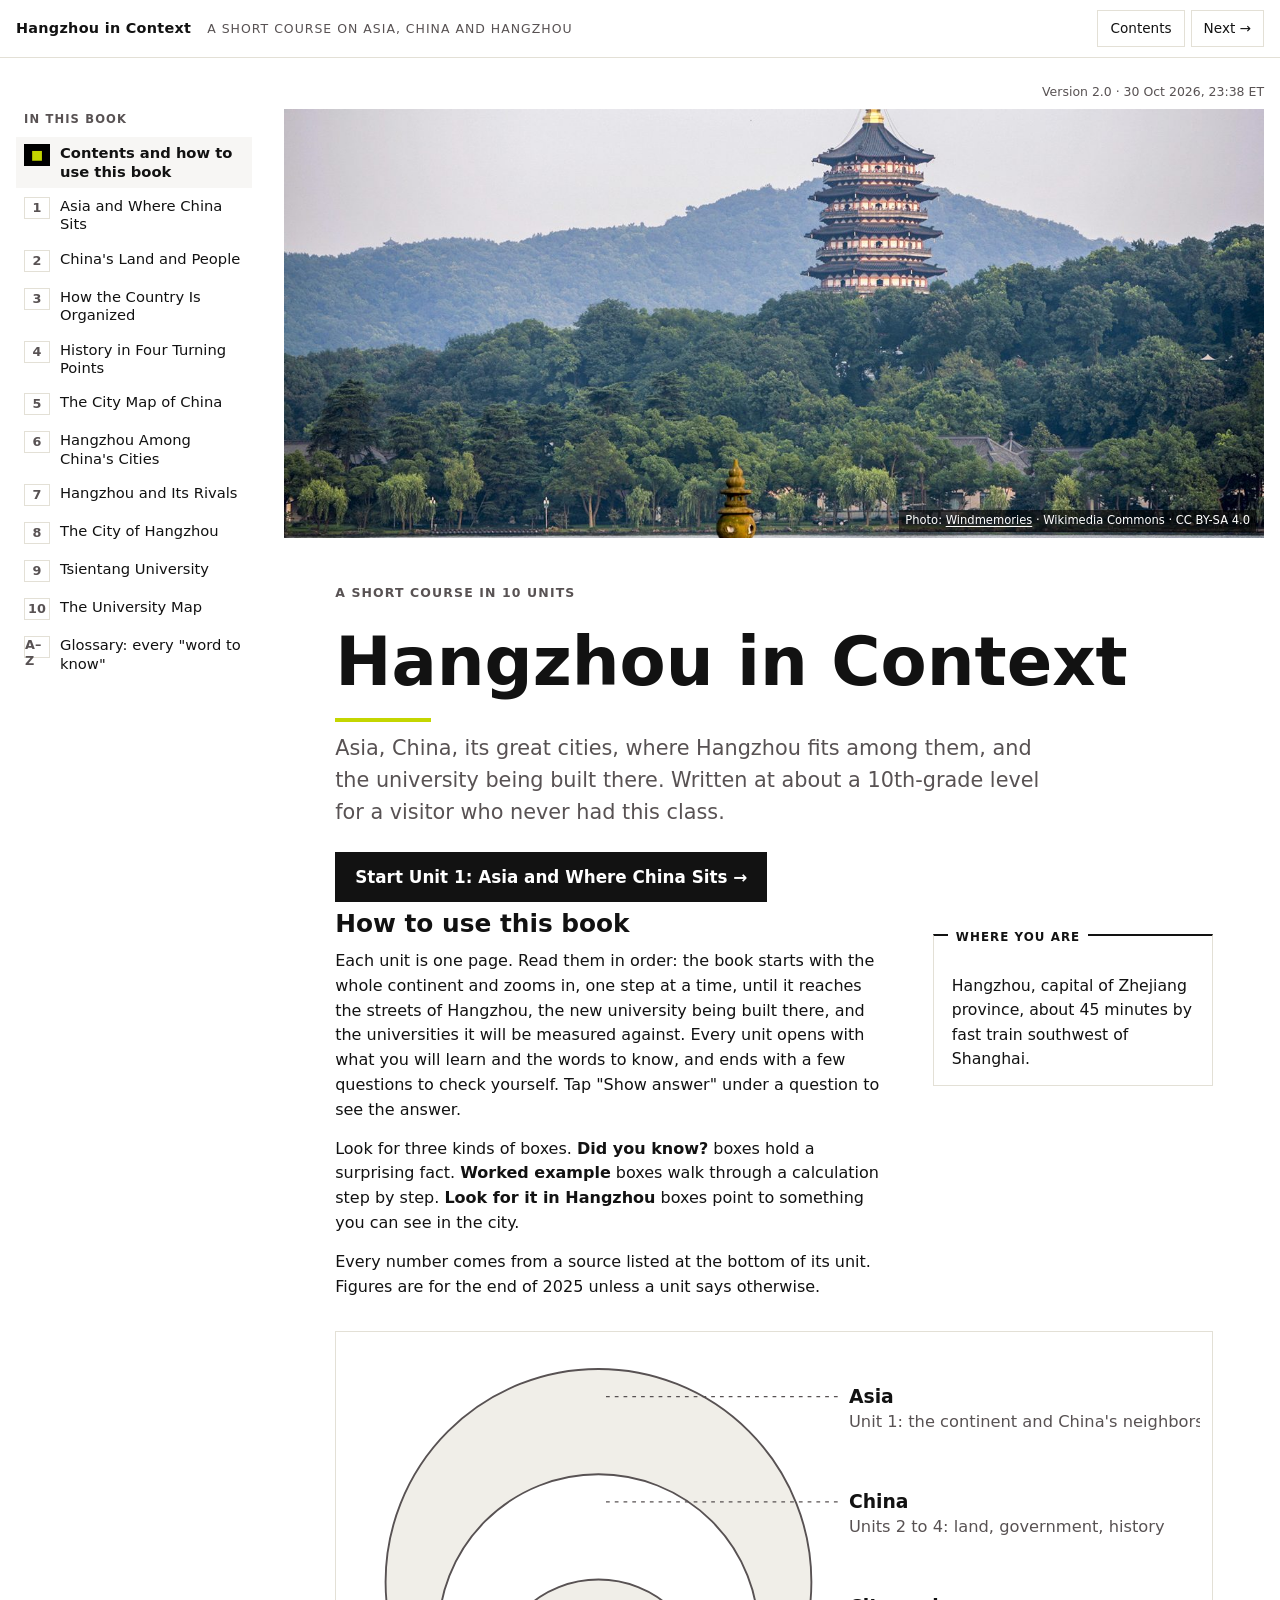
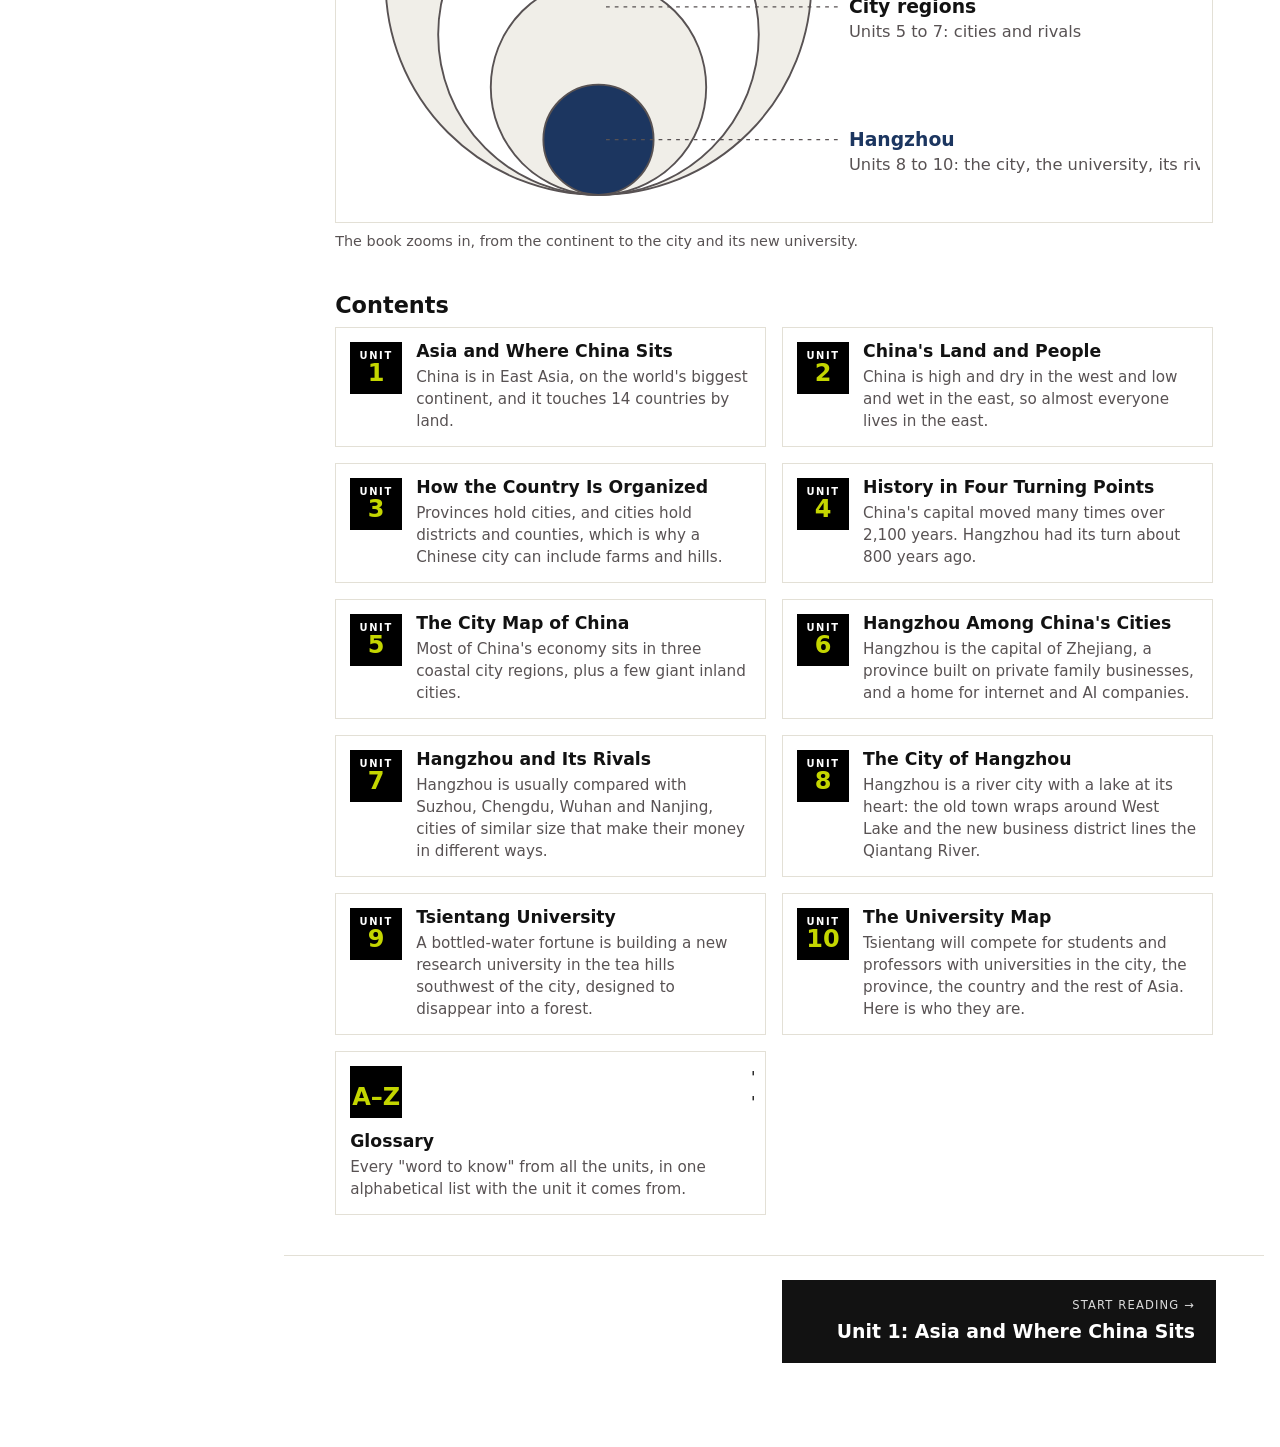
==== hangzhou/index.html @ bac3a908 "Hangzhou in Context v2.0: Units 9 and 10 (Tsientang University, the university map), BH styling Co-A" ====
<!doctype html>
<html lang="en"><head><meta charset="utf-8"><meta name="viewport" content="width=device-width, initial-scale=1, viewport-fit=cover"><title>Hangzhou in Context</title><meta name="claude:viewport-fit-sides" content="cover"><meta name="robots" content="noindex, nofollow"><link rel="stylesheet" href="style.css"></head><body>
<header class="runhead"><div class="runhead-in"><button class="navtoggle" type="button" aria-expanded="false" aria-label="Show units and sections"><span aria-hidden="true">&#9776;</span> Units</button><a class="book" href="index.html">Hangzhou in Context</a><span class="where">A short course on Asia, China and Hangzhou</span><nav class="pager" aria-label="Previous and next"><a href="index.html">Contents</a><a href="unit1.html" aria-label="Next unit">Next &rarr;</a></nav></div></header>
<div class="desk"><p class="stamp">Version 2.0 · 30 Oct 2026, 23:38 ET</p>
<div class="frame">
<nav class="rail" aria-label="Units and sections"><p class="r-head">In this book</p><ol class="r-units"><li class="on"><a class="r-unit" href="index.html" aria-current="page"><b>&#9632;</b><span>Contents and how to use this book</span></a></li><li class=""><a class="r-unit" href="unit1.html"><b>1</b><span>Asia and Where China Sits</span></a></li><li class=""><a class="r-unit" href="unit2.html"><b>2</b><span>China&#x27;s Land and People</span></a></li><li class=""><a class="r-unit" href="unit3.html"><b>3</b><span>How the Country Is Organized</span></a></li><li class=""><a class="r-unit" href="unit4.html"><b>4</b><span>History in Four Turning Points</span></a></li><li class=""><a class="r-unit" href="unit5.html"><b>5</b><span>The City Map of China</span></a></li><li class=""><a class="r-unit" href="unit6.html"><b>6</b><span>Hangzhou Among China&#x27;s Cities</span></a></li><li class=""><a class="r-unit" href="unit7.html"><b>7</b><span>Hangzhou and Its Rivals</span></a></li><li class=""><a class="r-unit" href="unit8.html"><b>8</b><span>The City of Hangzhou</span></a></li><li class=""><a class="r-unit" href="unit9.html"><b>9</b><span>Tsientang University</span></a></li><li class=""><a class="r-unit" href="unit10.html"><b>10</b><span>The University Map</span></a></li><li class=""><a class="r-unit" href="glossary.html"><b>A&#8211;Z</b><span>Glossary: every "word to know"</span></a></li></ol></nav>
<article class="sheet">
<div class="cover-photo opener-photo"><img src="img/cover.jpg" alt="West Lake, Hangzhou" width="1400" height="612" style="object-position:50% 70%"><span class="credit">Photo: <a href="https://commons.wikimedia.org/wiki/File:20100719_Leifeng_Pagoda_and_West_Lake.jpg">Windmemories</a> · Wikimedia Commons · CC BY-SA 4.0</span></div>
<div class="cover-title"><p class="eyebrow">A short course in 10 units</p><h1>Hangzhou in Context</h1>
<p class="sub">Asia, China, its great cities, where Hangzhou fits among them, and the university being built there. Written at about a 10th-grade level for a visitor who never had this class.</p>
<p class="start"><a class="btn" href="unit1.html">Start Unit 1: Asia and Where China Sits &rarr;</a></p></div>
<section class="sec howto">
<div class="main">
<h2>How to use this book</h2>
<p>Each unit is one page. Read them in order: the book starts with the whole continent and zooms in, one step at a time, until it reaches the streets of Hangzhou, the new university being built there, and the universities it will be measured against. Every unit opens with what you will learn and the words to know, and ends with a few questions to check yourself. Tap "Show answer" under a question to see the answer.</p>
<p>Look for three kinds of boxes. <span class="term">Did you know?</span> boxes hold a surprising fact. <span class="term">Worked example</span> boxes walk through a calculation step by step. <span class="term">Look for it in Hangzhou</span> boxes point to something you can see in the city.</p>
<p>Every number comes from a source listed at the bottom of its unit. Figures are for the end of 2025 unless a unit says otherwise.</p>
</div>
<aside class="margin">
<div class="box hz"><span class="label">Where you are</span><p>Hangzhou, capital of Zhejiang province, about 45 minutes by fast train southwest of Shanghai.</p></div>
</aside>
</section>
<div class="zoom"><figure class="fig diagram"><div class="drawing wide"><svg viewBox="0 0 680 372" role="img" aria-label="The book zooms in: Asia, then China, then its city regions, then Hangzhou" xmlns="http://www.w3.org/2000/svg"><circle cx="200" cy="190" r="170" class="f-tint s-muted" stroke-width="1.5"/><circle cx="200" cy="232" r="128" class="f-page s-muted" stroke-width="1.5"/><circle cx="200" cy="274" r="86" class="f-tint s-muted" stroke-width="1.5"/><circle cx="200" cy="316" r="44" class="f-accent s-muted" stroke-width="1.5"/><line x1="206" x2="392" y1="42" y2="42" class="s-muted" stroke-width="1" stroke-dasharray="3 4"/><text x="400.0" y="47.0" text-anchor="start" font-size="15" font-weight="800">Asia</text><text x="400.0" y="66.0" text-anchor="start" font-size="13" font-weight="400" class="t-muted">Unit 1: the continent and China&#x27;s neighbors</text><line x1="206" x2="392" y1="126" y2="126" class="s-muted" stroke-width="1" stroke-dasharray="3 4"/><text x="400.0" y="131.0" text-anchor="start" font-size="15" font-weight="800">China</text><text x="400.0" y="150.0" text-anchor="start" font-size="13" font-weight="400" class="t-muted">Units 2 to 4: land, government, history</text><line x1="206" x2="392" y1="210" y2="210" class="s-muted" stroke-width="1" stroke-dasharray="3 4"/><text x="400.0" y="215.0" text-anchor="start" font-size="15" font-weight="800">City regions</text><text x="400.0" y="234.0" text-anchor="start" font-size="13" font-weight="400" class="t-muted">Units 5 to 7: cities and rivals</text><line x1="206" x2="392" y1="316" y2="316" class="s-muted" stroke-width="1" stroke-dasharray="3 4"/><text x="400.0" y="321.0" text-anchor="start" font-size="15" font-weight="800" class="t-accent">Hangzhou</text><text x="400.0" y="340.0" text-anchor="start" font-size="13" font-weight="400" class="t-muted">Units 8 to 10: the city, the university, its rivals</text></svg></div><div class="drawing narrow"><svg viewBox="0 0 340 490" role="img" aria-label="The book zooms in: Asia, then China, then its city regions, then Hangzhou" xmlns="http://www.w3.org/2000/svg"><circle cx="170" cy="170" r="130" class="f-tint s-muted" stroke-width="1.5"/><circle cx="170" cy="202" r="98" class="f-page s-muted" stroke-width="1.5"/><circle cx="170" cy="234" r="66" class="f-tint s-muted" stroke-width="1.5"/><circle cx="170" cy="266" r="34" class="f-accent s-muted" stroke-width="1.5"/><text x="170.0" y="62.0" text-anchor="middle" font-size="12.5" font-weight="800">ASIA</text><text x="170.0" y="126.0" text-anchor="middle" font-size="12.5" font-weight="800">CHINA</text><text x="170.0" y="190.0" text-anchor="middle" font-size="11" font-weight="800">CITY REGIONS</text><text x="170.0" y="270.0" text-anchor="middle" font-size="11" font-weight="800" class="t-on">HANGZHOU</text><text x="0.0" y="334.0" text-anchor="start" font-size="14" font-weight="800">Asia</text><text x="0.0" y="350.0" text-anchor="start" font-size="12.5" font-weight="400" class="t-muted">Unit 1: the continent, China&#x27;s neighbors</text><text x="0.0" y="372.0" text-anchor="start" font-size="14" font-weight="800">China</text><text x="0.0" y="388.0" text-anchor="start" font-size="12.5" font-weight="400" class="t-muted">Units 2 to 4: land, government, history</text><text x="0.0" y="410.0" text-anchor="start" font-size="14" font-weight="800">City regions</text><text x="0.0" y="426.0" text-anchor="start" font-size="12.5" font-weight="400" class="t-muted">Units 5 to 7: cities and rivals</text><text x="0.0" y="448.0" text-anchor="start" font-size="14" font-weight="800" class="t-accent">Hangzhou</text><text x="0.0" y="464.0" text-anchor="start" font-size="12.5" font-weight="400" class="t-muted">Units 8 to 10: city and university</text></svg></div><figcaption>The book zooms in, from the continent to the city and its new university.</figcaption></figure></div>

<h2 class="toc-head">Contents</h2>
<ol class="toc"><li><a href="unit1.html"><div class="seal" aria-hidden="true"><div><small>UNIT</small><b>1</b></div></div><div><h3>Asia and Where China Sits</h3><p>China is in East Asia, on the world&#x27;s biggest continent, and it touches 14 countries by land.</p></div></a></li><li><a href="unit2.html"><div class="seal" aria-hidden="true"><div><small>UNIT</small><b>2</b></div></div><div><h3>China&#x27;s Land and People</h3><p>China is high and dry in the west and low and wet in the east, so almost everyone lives in the east.</p></div></a></li><li><a href="unit3.html"><div class="seal" aria-hidden="true"><div><small>UNIT</small><b>3</b></div></div><div><h3>How the Country Is Organized</h3><p>Provinces hold cities, and cities hold districts and counties, which is why a Chinese city can include farms and hills.</p></div></a></li><li><a href="unit4.html"><div class="seal" aria-hidden="true"><div><small>UNIT</small><b>4</b></div></div><div><h3>History in Four Turning Points</h3><p>China&#x27;s capital moved many times over 2,100 years. Hangzhou had its turn about 800 years ago.</p></div></a></li><li><a href="unit5.html"><div class="seal" aria-hidden="true"><div><small>UNIT</small><b>5</b></div></div><div><h3>The City Map of China</h3><p>Most of China&#x27;s economy sits in three coastal city regions, plus a few giant inland cities.</p></div></a></li><li><a href="unit6.html"><div class="seal" aria-hidden="true"><div><small>UNIT</small><b>6</b></div></div><div><h3>Hangzhou Among China&#x27;s Cities</h3><p>Hangzhou is the capital of Zhejiang, a province built on private family businesses, and a home for internet and AI companies.</p></div></a></li><li><a href="unit7.html"><div class="seal" aria-hidden="true"><div><small>UNIT</small><b>7</b></div></div><div><h3>Hangzhou and Its Rivals</h3><p>Hangzhou is usually compared with Suzhou, Chengdu, Wuhan and Nanjing, cities of similar size that make their money in different ways.</p></div></a></li><li><a href="unit8.html"><div class="seal" aria-hidden="true"><div><small>UNIT</small><b>8</b></div></div><div><h3>The City of Hangzhou</h3><p>Hangzhou is a river city with a lake at its heart: the old town wraps around West Lake and the new business district lines the Qiantang River.</p></div></a></li><li><a href="unit9.html"><div class="seal" aria-hidden="true"><div><small>UNIT</small><b>9</b></div></div><div><h3>Tsientang University</h3><p>A bottled-water fortune is building a new research university in the tea hills southwest of the city, designed to disappear into a forest.</p></div></a></li><li><a href="unit10.html"><div class="seal" aria-hidden="true"><div><small>UNIT</small><b>10</b></div></div><div><h3>The University Map</h3><p>Tsientang will compete for students and professors with universities in the city, the province, the country and the rest of Asia. Here is who they are.</p></div></a></li><li><a href="glossary.html"><div class="seal" aria-hidden="true"><div><small>&nbsp;</small><b>A&#8211;Z</b></div></div>'
'<div><h3>Glossary</h3><p>Every "word to know" from all the units, in one alphabetical list with the unit it comes from.</p></div></a></li></ol>
<nav class="turn" aria-label="Turn the page"><a class="next" href="unit1.html"><small>Start reading &rarr;</small><b>Unit 1: Asia and Where China Sits</b></a></nav>
</article></div></div>
<script src="app.js"></script>
</body></html>
---- hangzhou/style.css ----
/* Hangzhou in Context, styled to the Buro Happold US Lighting design system:
   black and white first, one lime accent per page, Segoe UI, square corners, no shadows. */
@font-face { font-family: "Segoe UI BH"; src: local("Segoe UI"), url("fonts/segoeui.ttf") format("truetype"); font-weight: 400; font-style: normal; font-display: swap; }
@font-face { font-family: "Segoe UI BH"; src: local("Segoe UI Italic"), url("fonts/segoeuii.ttf") format("truetype"); font-weight: 400; font-style: italic; font-display: swap; }
@font-face { font-family: "Segoe UI BH"; src: local("Segoe UI Semibold"), url("fonts/seguisb.ttf") format("truetype"); font-weight: 600; font-style: normal; font-display: swap; }
@font-face { font-family: "Segoe UI BH"; src: local("Segoe UI Bold"), url("fonts/segoeuib.ttf") format("truetype"); font-weight: 700; font-style: normal; font-display: swap; }
@font-face { font-family: "BH Brandon Text"; src: url("fonts/BH_BrandonTxt_light.otf") format("opentype"); font-weight: 100 400; font-display: swap; }
@font-face { font-family: "BH Brandon Text"; src: url("fonts/BH_BrandonTxt_med.otf") format("opentype"); font-weight: 500 700; font-display: swap; }
@font-face { font-family: "BH Brandon Text"; src: url("fonts/BH_BrandonTxt_blk.otf") format("opentype"); font-weight: 800 900; font-display: swap; }
:root {
  --desk: #ffffff;
  --page: #ffffff;
  --ink: #121212;
  --ink-2: #585253;
  --rule: #e3e0d6;
  --rule-strong: #000000;
  --panel: #f7f6f4;
  --panel-strong: #f0eee8;
  --lime: #c4d600;
  --celadon: #000000;        /* primary fills and strokes: black */
  --celadon-ink: #000000;    /* links and terms: black */
  --celadon-tint: #f7f6f4;   /* tinted panels: pale grey */
  --seal: #000000;
  --seal-tint: #f7f6f4;
  --ochre: #585253;
  --ochre-tint: #f7f6f4;
  --series-1: #1c3660;       /* BH Dark palette, for charts and maps */
  --series-2: #006da8;
  --series-3: #585253;
  --series-4: #5d822d;
  --series-5: #d06a13;
  --series-6: #bc204b;
  --bar: #e3e0d6;
  --bar-2: #bfb9b4;
  --shadow: none;
  --serif: "Segoe UI BH", "Segoe UI", system-ui, -apple-system, sans-serif;
  --sans: "Segoe UI BH", "Segoe UI", system-ui, -apple-system, sans-serif;
  --display: "BH Brandon Text", "Segoe UI BH", "Segoe UI", system-ui, sans-serif;
}
@media (prefers-color-scheme: dark) {
  :root:not([data-theme="light"]) {
    --desk: #000000; --page: #000000; --ink: #ffffff; --ink-2: #bdbdbd; --rule: #474747; --rule-strong: #ffffff;
    --panel: #141414; --panel-strong: #242424; --celadon: #ffffff; --celadon-ink: #ffffff; --celadon-tint: #141414;
    --seal: #ffffff; --seal-tint: #141414; --ochre: #bdbdbd; --ochre-tint: #141414;
    --series-1: #8db9ca; --series-2: #00a9e0; --series-3: #bdbdbd; --series-4: #afc1a2; --series-5: #ee7837; --series-6: #e6484d;
    --bar: #474747; --bar-2: #6a6a6a;
    color-scheme: dark;
  }
}
:root[data-theme="dark"] {
  --desk: #000000; --page: #000000; --ink: #ffffff; --ink-2: #bdbdbd; --rule: #474747; --rule-strong: #ffffff;
  --panel: #141414; --panel-strong: #242424; --celadon: #ffffff; --celadon-ink: #ffffff; --celadon-tint: #141414;
  --seal: #ffffff; --seal-tint: #141414; --ochre: #bdbdbd; --ochre-tint: #141414;
  --series-1: #8db9ca; --series-2: #00a9e0; --series-3: #bdbdbd; --series-4: #afc1a2; --series-5: #ee7837; --series-6: #e6484d;
  --bar: #474747; --bar-2: #6a6a6a;
  color-scheme: dark;
}

* { box-sizing: border-box; }
html { -webkit-text-size-adjust: 100%; }
body {
  margin: 0; background: var(--desk); color: var(--ink);
  font-family: var(--serif); font-size: 1.0625rem; line-height: 1.62;
}
body::before { content: ""; position: fixed; inset: 0 0 auto; height: env(safe-area-inset-top, 0px); z-index: 10; background: var(--page); }
img { max-width: 100%; height: auto; display: block; }
a { color: var(--celadon-ink); text-underline-offset: 2px; }
a:focus-visible, button:focus-visible, summary:focus-visible, textarea:focus-visible, th:focus-visible { outline: 3px solid var(--celadon); outline-offset: 2px; }
h1, h2, h3, h4 { font-family: var(--sans); line-height: 1.15; text-wrap: balance; margin: 0; }

/* Running head */
.runhead {
  position: sticky; top: env(safe-area-inset-top, 0px); z-index: 5;
  background: var(--page); border-bottom: 1px solid var(--rule);
  padding-left: max(16px, env(safe-area-inset-left, 0px)); padding-right: max(16px, env(safe-area-inset-right, 0px));
}
.runhead-in { max-width: 1400px; margin: 0 auto; display: flex; align-items: center; gap: 16px; padding-block: 10px; font-family: var(--sans); font-size: .9rem; }
.runhead .book { font-weight: 800; letter-spacing: .02em; color: var(--ink); text-decoration: none; white-space: nowrap; }
.runhead .where { color: var(--ink-2); min-width: 0; overflow: hidden; text-overflow: ellipsis; white-space: nowrap; flex: 1; text-transform: uppercase; letter-spacing: .08em; font-size: .78rem; }
.runhead .pager { display: flex; gap: 6px; }
.runhead .pager a { display: inline-block; padding: 7px 12px; border: 1px solid var(--rule); border-radius: 6px; text-decoration: none; color: var(--ink); font-size: .85rem; white-space: nowrap; }
.runhead .pager a:hover { border-color: var(--celadon); }

.desk { padding-left: max(16px, env(safe-area-inset-left, 0px)); padding-right: max(16px, env(safe-area-inset-right, 0px)); padding-block: 24px 48px; }
.sheet { max-width: 1120px; margin: 0 auto; background: var(--page); box-shadow: var(--shadow); border-radius: 4px; overflow: hidden; }
.stamp { font-family: var(--sans); font-size: .78rem; color: var(--ink-2); text-align: right; max-width: 1400px; margin: 0 auto 8px; }

/* Chapter opener */
.opener-photo { position: relative; }
.opener-photo img { width: 100%; aspect-ratio: 21 / 9; object-fit: cover; }
.opener-photo .credit { position: absolute; right: 8px; bottom: 6px; font-family: var(--sans); font-size: .72rem; color: #fff; background: rgba(0,0,0,.45); padding: 2px 6px; border-radius: 3px; }
.opener-photo .credit a { color: #fff; }
.opener-text { display: grid; grid-template-columns: auto minmax(0, 1fr); gap: 20px 24px; align-items: start; padding: 28px clamp(20px, 4vw, 48px) 8px; }
.seal {
  width: 76px; height: 76px; background: var(--seal); color: #fff; border-radius: 6px;
  display: grid; place-items: center; font-family: var(--sans); text-align: center; line-height: 1;
  box-shadow: inset 0 0 0 3px var(--page), inset 0 0 0 5px var(--seal);
}
.seal small { display: block; font-size: .62rem; letter-spacing: .16em; font-weight: 700; }
.seal b { display: block; font-size: 2.1rem; font-weight: 800; }
.eyebrow { font-family: var(--sans); text-transform: uppercase; letter-spacing: .14em; font-size: .78rem; color: var(--seal); font-weight: 700; }
.opener-text h1 { font-size: clamp(1.9rem, 4.2vw, 2.9rem); font-weight: 800; margin-top: 4px; }
.opener-text .lead { font-size: 1.2rem; color: var(--ink-2); margin: 10px 0 0; max-width: 62ch; }

/* Body grid: reading column + margin column */
.body { padding: 8px clamp(20px, 4vw, 48px) 40px; }
.sec { display: grid; grid-template-columns: minmax(0, 1fr) 17.5rem; gap: 0 40px; padding-top: 28px; }
.sec > .main { min-width: 0; max-width: 68ch; }
.sec > .margin { min-width: 0; display: flex; flex-direction: column; gap: 16px; padding-top: 6px; }
@media (max-width: 900px) { .sec { grid-template-columns: minmax(0, 1fr); } .sec > .margin { padding-top: 12px; } }
.sec h2 { font-size: 1.55rem; font-weight: 800; color: var(--ink); display: flex; gap: 12px; align-items: baseline; margin-bottom: 10px; }
.sec h2 .num { color: var(--seal); font-variant-numeric: tabular-nums; }
.sec h3 { font-size: 1.15rem; font-weight: 700; margin: 22px 0 6px; color: var(--celadon-ink); }
.main p { margin: 0 0 14px; }
.main ul, .main ol { padding-left: 1.3em; margin: 0 0 14px; }
.main li { margin-bottom: 6px; }
.term { font-weight: 700; color: var(--celadon-ink); }

/* Boxes: each has a label chip sitting on its top edge */
.box { position: relative; border: 1.5px solid var(--rule); border-radius: 8px; padding: 22px 18px 14px; margin: 18px 0; font-size: .98rem; }
.box > .label { position: absolute; top: -0.75em; left: 14px; background: var(--page); padding: 0 8px; font-family: var(--sans); font-weight: 800; letter-spacing: .12em; text-transform: uppercase; font-size: .74rem; }
.box p:last-child, .box ul:last-child, .box ol:last-child, .box dl:last-child { margin-bottom: 0; }
.box.goals { border-color: var(--celadon); background: var(--celadon-tint); }
.box.goals > .label { color: var(--celadon-ink); background: var(--page); border-radius: 4px; }
.box.goals ul { margin: 0; padding-left: 1.2em; }
.box.terms { border-color: var(--rule); }
.box.terms > .label { color: var(--ink-2); }
.box.terms dt { font-family: var(--sans); font-weight: 800; color: var(--celadon-ink); }
.box.terms dd { margin: 0 0 10px; color: var(--ink); }
.box.dyk { border-color: var(--seal); background: var(--seal-tint); }
.box.dyk > .label { color: var(--seal); border-radius: 4px; }
.box.hz { border-color: var(--celadon); }
.box.hz > .label { color: var(--celadon-ink); }
.box.worked { border-color: var(--ochre); background: var(--ochre-tint); }
.box.worked > .label { color: var(--ochre); border-radius: 4px; }
.box.worked ol { padding-left: 1.3em; }
.box.worked .result { font-family: var(--sans); font-weight: 700; }
.goals-row { display: grid; grid-template-columns: minmax(0, 1.3fr) minmax(0, 1fr); gap: 24px; padding-top: 12px; align-items: start; }
@media (max-width: 760px) { .goals-row { grid-template-columns: minmax(0, 1fr); } }
.goals-row .box { margin: 12px 0 0; }

/* Figures */
figure.fig { margin: 18px 0; }
figure.fig img { width: 100%; border-radius: 4px; aspect-ratio: 3 / 2; object-fit: cover; background: var(--rule); }
.margin figure.fig { margin: 0; }
.margin figure.fig img { aspect-ratio: 4 / 3; }
figure.fig figcaption { font-family: var(--sans); font-size: .9rem; color: var(--ink-2); margin-top: 8px; line-height: 1.4; }
figure.fig figcaption b { color: var(--ink); }
figure.fig .credit { display: block; font-size: .76rem; margin-top: 3px; }
figure.fig .credit a { color: var(--ink-2); }
figure.diagram .drawing { border: 1px solid var(--rule); border-radius: 6px; padding: 12px; overflow-x: auto; background: var(--page); }
figure.diagram svg { width: 100%; height: auto; display: block; min-width: 420px; }
svg text { font-family: var(--sans); fill: var(--ink); }
svg .t-muted { fill: var(--ink-2); }
svg .t-accent { fill: var(--celadon-ink); }
svg .t-seal { fill: var(--seal); }
svg .t-on { fill: var(--page); }
svg .f-bar { fill: var(--bar); }
svg .f-bar2 { fill: var(--bar-2); }
svg .f-accent { fill: var(--celadon); }
svg .f-seal { fill: var(--seal); }
svg .f-tint { fill: var(--celadon-tint); }
svg .f-seal-tint { fill: var(--seal-tint); }
svg .f-page { fill: var(--page); }
svg .f-none { fill: none; }
svg .s-rule { stroke: var(--rule); }
svg .s-ink { stroke: var(--ink); }
svg .s-muted { stroke: var(--ink-2); }
svg .s-accent { stroke: var(--celadon); }
svg .s-seal { stroke: var(--seal); }

/* Tables */
.tablewrap { overflow-x: auto; margin: 14px 0 18px; border: 1px solid var(--rule); border-radius: 6px; }
table { border-collapse: collapse; width: 100%; font-family: var(--sans); font-size: .95rem; }
th, td { text-align: left; padding: 8px 12px; border-bottom: 1px solid var(--rule); vertical-align: top; }
th { background: var(--celadon-tint); color: var(--ink); font-weight: 800; white-space: nowrap; }
tr:last-child td { border-bottom: 0; }
td.num, th.num { text-align: right; font-variant-numeric: tabular-nums; }
table.sortable th { cursor: pointer; user-select: none; }
table.sortable th::after { content: " \2195"; color: var(--ink-2); font-weight: 400; font-size: .8em; }
table.sortable th[aria-sort="ascending"]::after { content: " \2191"; color: var(--celadon-ink); }
table.sortable th[aria-sort="descending"]::after { content: " \2193"; color: var(--celadon-ink); }
.tablenote { font-family: var(--sans); font-size: .8rem; color: var(--ink-2); margin: -10px 0 16px; }

/* Review */
.review { margin-top: 36px; border-top: 3px double var(--rule); padding-top: 24px; }
.review h2 { font-size: 1.4rem; font-weight: 800; margin-bottom: 12px; }
.review ol { padding-left: 1.4em; display: flex; flex-direction: column; gap: 12px; margin: 0; }
.review details { font-size: .96rem; margin-top: 4px; }
.review summary { font-family: var(--sans); font-weight: 700; color: var(--celadon-ink); cursor: pointer; font-size: .88rem; }
.review details p { margin: 6px 0 0; padding: 8px 12px; background: var(--celadon-tint); border-radius: 6px; }

/* Notes */
.notes { margin-top: 32px; display: grid; gap: 10px; }
.notes h2 { font-size: 1.2rem; font-weight: 800; }
.notes label { font-family: var(--sans); font-size: .88rem; color: var(--ink-2); }
.notes textarea { width: 100%; min-height: 110px; font: inherit; font-size: 1rem; color: var(--ink); background: var(--page); border: 1.5px solid var(--rule); border-radius: 6px; padding: 10px 12px; resize: vertical;
  background-image: repeating-linear-gradient(transparent 0 1.55em, var(--rule) 1.55em calc(1.55em + 1px)); background-attachment: local; background-position: 0 10px; line-height: 1.55em; }
.rating { display: flex; flex-wrap: wrap; gap: 8px; align-items: center; font-family: var(--sans); font-size: .9rem; color: var(--ink-2); }
.rating button { font: inherit; border: 1.5px solid var(--rule); background: var(--page); color: var(--ink); border-radius: 999px; min-width: 42px; min-height: 42px; padding: 4px 12px; cursor: pointer; }
.rating button[aria-pressed="true"] { background: var(--celadon); border-color: var(--celadon); color: var(--page); }
.saved { font-family: var(--sans); font-size: .8rem; color: var(--ink-2); min-height: 1.2em; }

/* Sources */
.sources { margin-top: 36px; font-size: .86rem; color: var(--ink-2); }
.sources h2 { font-size: 1rem; font-weight: 800; color: var(--ink); text-transform: uppercase; letter-spacing: .1em; margin-bottom: 6px; }
.sources ol { padding-left: 1.4em; columns: 2 22rem; column-gap: 32px; margin: 0; }
.sources li { break-inside: avoid; margin-bottom: 4px; overflow-wrap: anywhere; }

/* Footer nav */
.turn { display: grid; grid-template-columns: 1fr 1fr; gap: 16px; padding: 20px clamp(20px, 4vw, 48px) 32px; border-top: 1px solid var(--rule); }
.turn a { display: block; text-decoration: none; color: var(--ink); border: 1px solid var(--rule); border-radius: 8px; padding: 12px 16px; font-family: var(--sans); }
.turn a:hover { border-color: var(--celadon); }
.turn a small { display: block; color: var(--ink-2); text-transform: uppercase; letter-spacing: .1em; font-size: .72rem; }
.turn a b { font-size: 1.05rem; }
.turn .next { text-align: right; grid-column: 2; }
@media (max-width: 560px) { .turn { grid-template-columns: 1fr; } .turn .next { grid-column: 1; } }

/* Cover page */
.cover-photo img { width: 100%; aspect-ratio: 16 / 7; object-fit: cover; }
.cover-title { padding: 32px clamp(20px, 4vw, 56px) 8px; display: grid; gap: 10px; }
.cover-title h1 { font-size: clamp(2.4rem, 6vw, 4.2rem); font-weight: 800; letter-spacing: -.01em; }
.cover-title .sub { font-size: 1.3rem; color: var(--ink-2); max-width: 54ch; margin: 0; }
.howto { padding: 0 clamp(20px, 4vw, 56px); }
.toc { list-style: none; margin: 0; padding: 8px clamp(20px, 4vw, 56px) 40px; display: grid; grid-template-columns: repeat(auto-fill, minmax(min(100%, 300px), 1fr)); gap: 16px; }
.toc a { display: grid; grid-template-columns: auto minmax(0, 1fr); gap: 14px; align-items: start; text-decoration: none; color: var(--ink); border: 1px solid var(--rule); border-radius: 8px; padding: 14px; height: 100%; }
.toc a:hover { border-color: var(--celadon); }
.toc .seal { width: 52px; height: 52px; box-shadow: inset 0 0 0 2px var(--page), inset 0 0 0 3.5px var(--seal); }
.toc .seal b { font-size: 1.5rem; }
.toc h3 { font-size: 1.08rem; font-weight: 800; }
.toc p { margin: 4px 0 0; font-size: .95rem; color: var(--ink-2); line-height: 1.45; }
.zoom { padding: 0 clamp(20px, 4vw, 56px); }
.toc-head { padding: 24px clamp(20px, 4vw, 56px) 0; font-size: 1.4rem; font-weight: 800; }

@media (max-width: 560px) { .runhead .where { display: none; } .runhead-in { justify-content: space-between; } .opener-text { grid-template-columns: minmax(0,1fr); } }
@media (prefers-reduced-motion: reduce) { * { scroll-behavior: auto !important; transition: none !important; } }

body.paged section.page { display: none; }
body.paged section.page.active { display: block; }

/* ---- v1.1: navigation rail, turn-the-page buttons, phone and dark fixes ---- */
html { scroll-padding-top: 72px; }
.frame { max-width: 1400px; margin: 0 auto; }
.rail { font-family: var(--sans); font-size: .92rem; }
.rail .r-head { text-transform: uppercase; letter-spacing: .1em; font-size: .72rem; font-weight: 800; color: var(--ink-2); margin: 0 0 8px 8px; }
.rail ol { list-style: none; margin: 0; padding: 0; }
.r-units > li { margin: 0 0 2px; }
.r-unit { display: grid; grid-template-columns: 26px minmax(0, 1fr); gap: 10px; align-items: start; padding: 7px 8px; border-radius: 6px; color: var(--ink); text-decoration: none; line-height: 1.25; }
.r-unit b { display: inline-grid; place-items: center; width: 26px; height: 22px; border-radius: 4px; background: var(--seal-tint); color: var(--seal); font-size: .8rem; }
.r-unit:hover { background: var(--celadon-tint); }
.r-units > li.on > .r-unit { background: var(--celadon-tint); font-weight: 800; }
.r-units > li.on > .r-unit b { background: var(--seal); color: var(--page); }
.r-secs { margin: 4px 0 10px 30px !important; border-left: 2px solid var(--rule); }
.r-secs a { display: grid; grid-template-columns: 2.2em minmax(0, 1fr); gap: 4px; margin-left: -2px; padding: 5px 8px; border-left: 2px solid transparent; color: var(--ink-2); text-decoration: none; line-height: 1.25; font-size: .86rem; }
.r-secs a .n { color: var(--seal); font-variant-numeric: tabular-nums; }
.r-secs a:hover { color: var(--ink); }
.r-secs a.here { color: var(--ink); border-left-color: var(--celadon); font-weight: 700; }
.navtoggle { font-family: var(--sans); font-size: .88rem; font-weight: 800; border: 1px solid var(--rule); background: var(--page); color: var(--ink); border-radius: 6px; padding: 7px 12px; cursor: pointer; white-space: nowrap; }
.navtoggle[aria-expanded="true"] { background: var(--celadon); border-color: var(--celadon); color: var(--page); }
@media (min-width: 1100px) {
  .frame { display: grid; grid-template-columns: 240px minmax(0, 1fr); gap: 28px; align-items: start; }
  .frame > .sheet { max-width: none; margin: 0; }
  .rail { position: sticky; top: 64px; max-height: calc(100vh - 84px); overflow-y: auto; padding: 2px 4px 24px 0; }
  .navtoggle { display: none; }
}
@media (max-width: 1099.98px) {
  .rail { display: none; }
  body.nav-open .rail { display: block; position: fixed; z-index: 30; left: 0; right: 0; top: var(--rh, 52px); max-height: calc(100vh - var(--rh, 52px)); overflow-y: auto; background: var(--page); border-bottom: 1px solid var(--rule); box-shadow: 0 14px 30px rgba(0, 0, 0, .22); padding: 14px max(16px, env(safe-area-inset-left, 0px)) 22px; }
}

/* Turn-the-page buttons: Next is the filled, obvious one */
.turn { padding-top: 24px; padding-bottom: 36px; }
.turn a { padding: 16px 20px; transition: filter .15s; }
.turn a b { font-size: 1.18rem; display: block; margin-top: 2px; }
.turn a.next { background: var(--celadon); border-color: var(--celadon); color: var(--page); }
.turn a.next small { color: var(--page); opacity: .85; }
.turn a.next:hover { filter: brightness(1.1); }
.sheet > .turn:only-child, .turn > a.next:only-child { grid-column: 2; }
.cover-title .start { margin: 14px 0 0; }
.btn { display: inline-block; background: var(--celadon); color: var(--page); text-decoration: none; font-family: var(--sans); font-weight: 800; font-size: 1.05rem; padding: 12px 20px; border-radius: 8px; }
.btn:hover { filter: brightness(1.1); }

/* Opener caption on the photo */
.opener-photo .ocap { position: absolute; left: 0; right: 0; bottom: 0; margin: 0; padding: 28px clamp(16px, 4vw, 48px) 30px; font-family: var(--sans); font-size: .95rem; line-height: 1.35; color: #fff; background: linear-gradient(transparent, rgba(0, 0, 0, .62)); text-wrap: pretty; }

/* Wide charts and tables on narrow screens: keep text readable and say so */
.drawing.scrolls::after, .tablewrap.scrolls::before { content: "Swipe sideways to see all of it \2192"; position: sticky; left: 0; display: block; font-family: var(--sans); font-size: .8rem; font-weight: 700; color: var(--celadon-ink); padding: 6px 2px 0; }
.tablewrap.scrolls::before { padding: 6px 10px; border-bottom: 1px solid var(--rule); }
@media (max-width: 600px) {
  figure.diagram svg { min-width: 540px; }
  .opener-photo img, .cover-photo img { aspect-ratio: 3 / 2; }
  .opener-photo .ocap { position: static; background: var(--ink); color: var(--page); padding: 10px 16px; font-size: .88rem; }
  .turn .next { grid-row: 1; }
}

/* Dark mode: take the glare off photos */
@media (prefers-color-scheme: dark) { :root:not([data-theme="light"]) img { filter: brightness(.88); } }
:root[data-theme="dark"] img { filter: brightness(.88); }
.opener-photo .ocap ~ .credit { top: 8px; bottom: auto; }
@media (max-width: 600px) {
  .runhead .book { display: none; }
  .runhead-in { gap: 8px; }
  .runhead .pager a, .navtoggle { padding: 8px 10px; }
  .opener-photo .credit, .opener-photo .ocap ~ .credit { position: static; display: block; border-radius: 0; background: var(--ink); color: var(--page); opacity: .9; padding: 0 16px 8px; font-size: .7rem; }
  .opener-photo .credit a { color: var(--page); }
  .opener-photo .ocap { padding-bottom: 4px; }
}
@media (max-width: 600px) { .rating > span { flex-basis: 100%; } }

/* Phone versions of the charts: same data, stacked layout */
.drawing.narrow { display: none; }
@media (max-width: 600px) {
  .drawing.narrow { display: block; }
  .drawing.wide:not(:only-of-type) { display: none; }
  .drawing.narrow svg { min-width: 0; }
}
tr.hz td { background: var(--celadon-tint); }
th.num:first-child, td.num:first-child { width: 3.5em; }
.box.key { border-color: var(--rule); background: var(--page); }
.box.key > .label { color: var(--ink-2); }
.box.key ul { margin: 0; padding-left: 1.1em; font-family: var(--sans); font-size: .95rem; }
.box.key li { margin-bottom: 6px; }
.box.key b { color: var(--celadon-ink); font-size: 1.05rem; }

/* Print: one unit per page group, no navigation chrome */
@media print {
  .runhead, .rail, .navtoggle, .turn, .notes, .stamp, .cover-title .start { display: none !important; }
  .desk { padding: 0; }
  .sheet { box-shadow: none; border-radius: 0; max-width: none; }
  .frame { display: block; max-width: none; }
  body { background: #fff; color: #000; font-size: 11pt; }
  .opener-photo img, .cover-photo img { aspect-ratio: 21 / 7; }
  figure.fig, .box, table, .sec h2 { break-inside: avoid; }
  .review details { display: block; }
  .review details > summary { display: none; }
  .review details > p::before { content: "Answer: "; font-weight: 700; }
  a { color: inherit; text-decoration: none; }
  .sources a[href]::after { content: " (" attr(href) ")"; font-size: .8em; color: #555; word-break: break-all; }
  body.paged section.page { display: block !important; break-before: page; }
  body.paged section.page:first-child { break-before: auto; }
}
.g-jump { font-family: var(--sans); font-weight: 800; display: flex; flex-wrap: wrap; gap: 6px 10px; padding-top: 24px; }
.g-jump a { text-decoration: none; border: 1px solid var(--rule); border-radius: 6px; padding: 4px 10px; color: var(--celadon-ink); }
.g-letter { font-size: 1.8rem; font-weight: 800; color: var(--seal); margin-top: 28px; border-bottom: 1px solid var(--rule); padding-bottom: 4px; }
dl.glossary { display: grid; grid-template-columns: minmax(8rem, 14rem) minmax(0, 1fr); gap: 10px 20px; margin: 14px 0 0; max-width: 80ch; }
dl.glossary dt { font-family: var(--sans); font-weight: 800; color: var(--celadon-ink); }
dl.glossary dd { margin: 0; }
dl.glossary .g-unit { display: block; font-family: var(--sans); font-size: .82rem; color: var(--ink-2); margin-top: 2px; }
@media (max-width: 560px) { dl.glossary { grid-template-columns: minmax(0, 1fr); gap: 2px 0; } dl.glossary dd { margin-bottom: 12px; } }
svg .s-page { stroke: var(--page); }

/* ---- Buro Happold brand overrides (v2.0) ---- */
*, *::before, *::after { border-radius: 0 !important; box-shadow: none !important; }
body { font-size: 1rem; line-height: 1.55; }
a { color: var(--ink); text-decoration: underline; text-decoration-thickness: 1px; text-underline-offset: 2px; }
a:hover { color: var(--ink-2); text-decoration-color: var(--lime); }
a:focus-visible, button:focus-visible, summary:focus-visible, textarea:focus-visible, th:focus-visible { outline: 2px solid var(--ink); outline-offset: 2px; }
h1, .cover-title h1, .opener-text h1 { font-family: var(--display); font-weight: 900; letter-spacing: 0; }
.sec h2, .review h2, .notes h2, .g-letter, .toc-head, .toc h3 { font-weight: 600; }
.sec h2 .num { color: var(--ink-2); font-weight: 400; }
.sec h3 { color: var(--ink); font-weight: 600; }
.term { color: var(--ink); font-weight: 600; }
.eyebrow { color: var(--ink-2); letter-spacing: .09em; }
.seal { background: #000; color: var(--lime); }
.seal small { color: #fff; }
.toc .seal, .seal { box-shadow: none !important; }
.opener-text h1::after { content: ""; display: block; width: 64px; height: 4px; background: var(--lime); margin-top: 14px; }
.cover-title h1::after { content: ""; display: block; width: 96px; height: 4px; background: var(--lime); margin-top: 16px; }
.sheet { border-radius: 0; }
.runhead .pager a, .navtoggle { border: 1px solid var(--rule); }
.runhead .pager a:hover, .navtoggle:hover, .toc a:hover, .turn a:hover { border-color: var(--ink); opacity: .72; }
.navtoggle[aria-expanded="true"] { background: var(--ink); color: var(--page); border-color: var(--ink); }
.r-unit b { background: transparent; color: var(--ink-2); border: 1px solid var(--rule); }
.r-units > li.on > .r-unit { background: var(--panel); }
.r-units > li.on > .r-unit b { background: #000; color: var(--lime); border-color: #000; }
.r-secs { border-left-color: var(--rule); }
.r-secs a .n { color: var(--ink-2); }
.r-secs a.here { border-left-color: var(--ink); }
.box { border: 1px solid var(--rule); }
.box > .label { color: var(--ink-2); letter-spacing: .09em; font-weight: 700; }
.box.goals { background: var(--panel); border-color: var(--rule); }
.box.goals > .label { color: var(--ink); }
.box.terms dt { color: var(--ink); font-weight: 700; }
.box.dyk { background: var(--page); border-color: var(--rule); border-top: 2px solid var(--ink); }
.box.dyk > .label { color: var(--ink); }
.box.hz { border-color: var(--rule); border-top: 2px solid var(--ink); }
.box.hz > .label { color: var(--ink); }
.box.worked { background: var(--panel); border-color: var(--rule); }
.box.worked > .label { color: var(--ink); }
.box.key b { color: var(--ink); }
figure.diagram .drawing { border: 1px solid var(--rule); }
svg .t-accent { fill: var(--series-1); }
svg .t-seal { fill: var(--series-6); }
svg .f-accent { fill: var(--series-1); }
svg .f-seal { fill: var(--series-6); }
svg .f-tint { fill: var(--panel-strong); }
svg .f-seal-tint { fill: var(--panel); }
svg .s-accent { stroke: var(--series-1); }
svg .s-seal { stroke: var(--series-6); }
svg .t-on { fill: #fff; }
.tablewrap { border: 0; border-top: 1px solid var(--rule-strong); }
th { background: transparent; border-bottom: 1px solid var(--rule-strong); font-size: .78rem; text-transform: uppercase; letter-spacing: .06em; color: var(--ink-2); font-weight: 700; }
table.sortable th[aria-sort="ascending"]::after, table.sortable th[aria-sort="descending"]::after { color: var(--ink); }
tr.hz td { background: var(--panel); }
.review { border-top: 2px solid var(--rule-strong); }
.review summary { color: var(--ink); }
.review details p { background: var(--panel); }
.rating button[aria-pressed="true"] { background: var(--ink); border-color: var(--ink); color: var(--page); }
.turn a { border: 1px solid var(--rule); }
.turn a.next { background: var(--ink); border-color: var(--ink); color: var(--page); }
.turn a.next small { color: var(--page); }
.turn a.next:hover { filter: none; opacity: .72; }
.btn { background: var(--ink); color: var(--page); }
.btn:hover { filter: none; opacity: .72; }
.g-jump a { color: var(--ink); border-color: var(--rule); }
.g-letter { color: var(--ink); }
dl.glossary dt { color: var(--ink); }
.opener-photo .credit { background: rgba(0,0,0,.6); }
.scrolls::after, .tablewrap.scrolls::before { color: var(--ink-2); }
@media (max-width: 1099.98px) { body.nav-open .rail { box-shadow: none !important; border-bottom: 1px solid var(--rule-strong); } }

/* Dense tables (v2.0) */
table.compact { font-size: .86rem; }
table.compact th, table.compact td { padding: 6px 8px; }
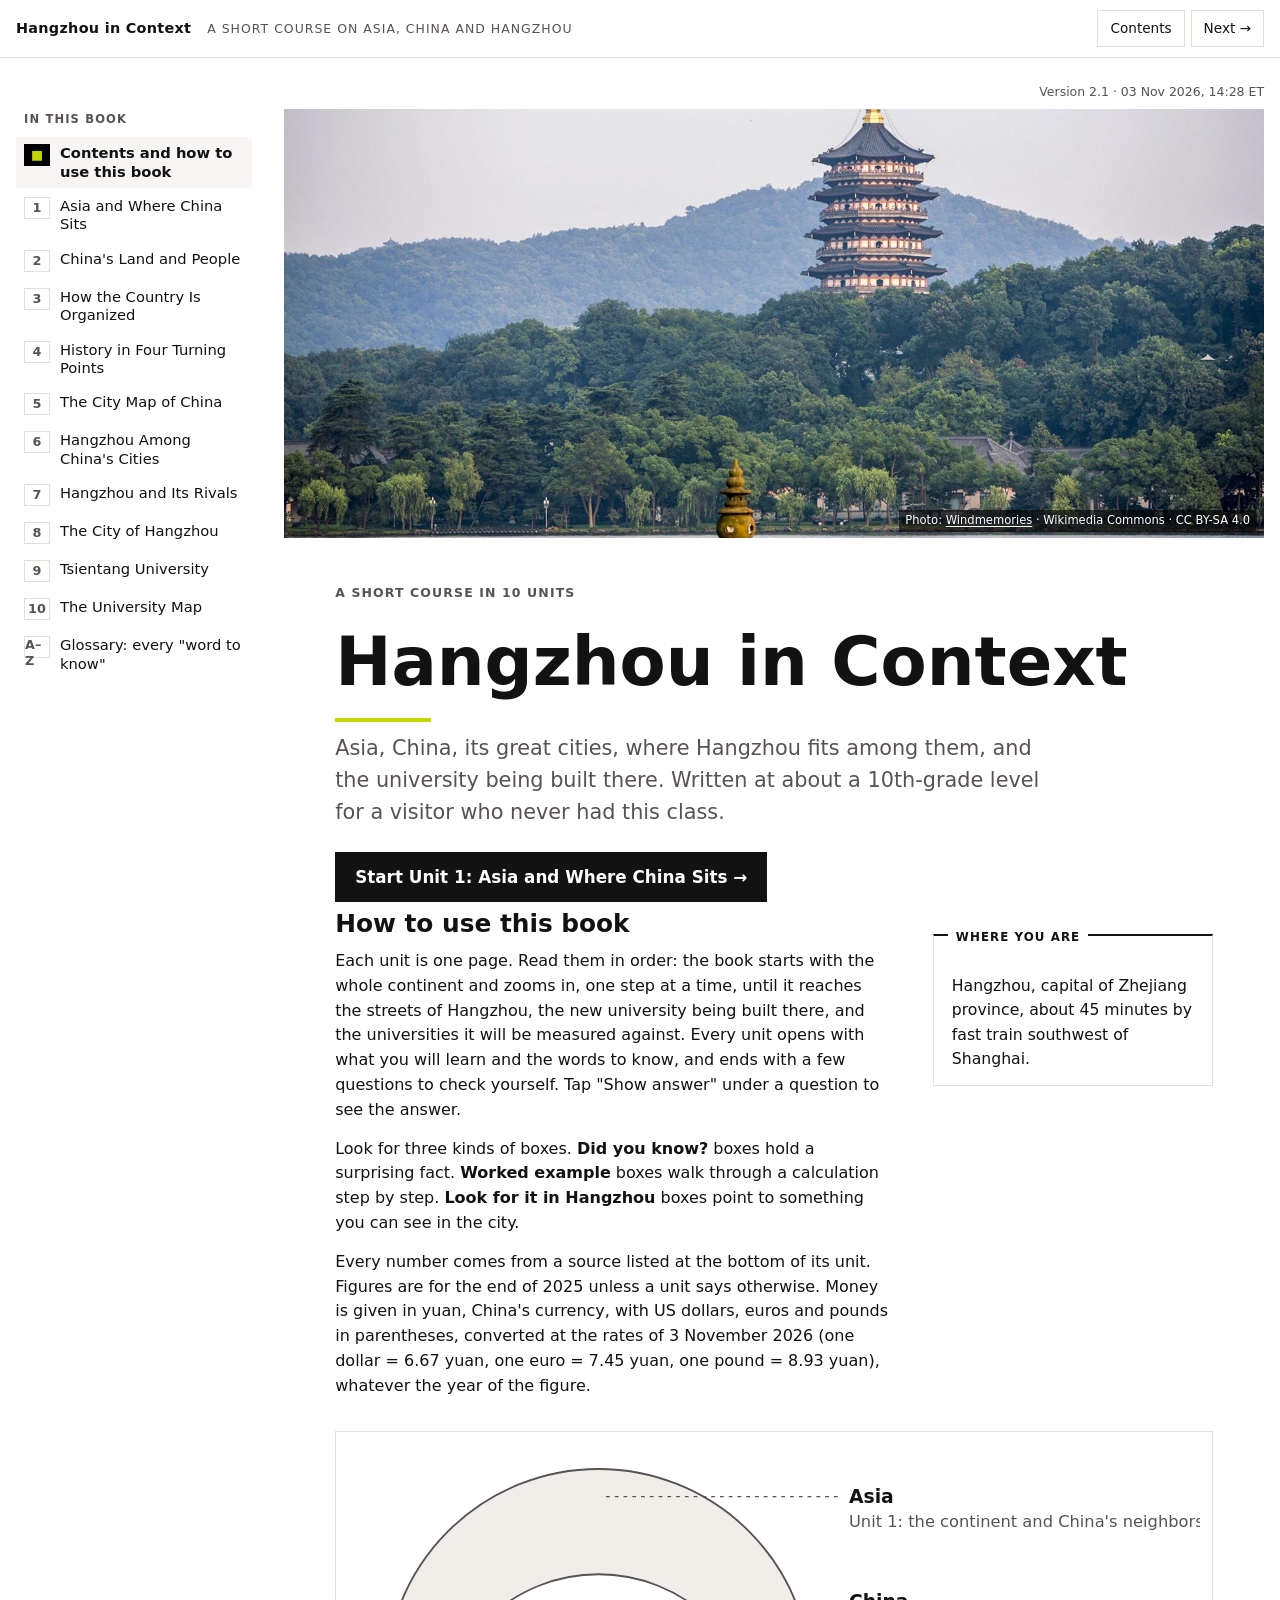
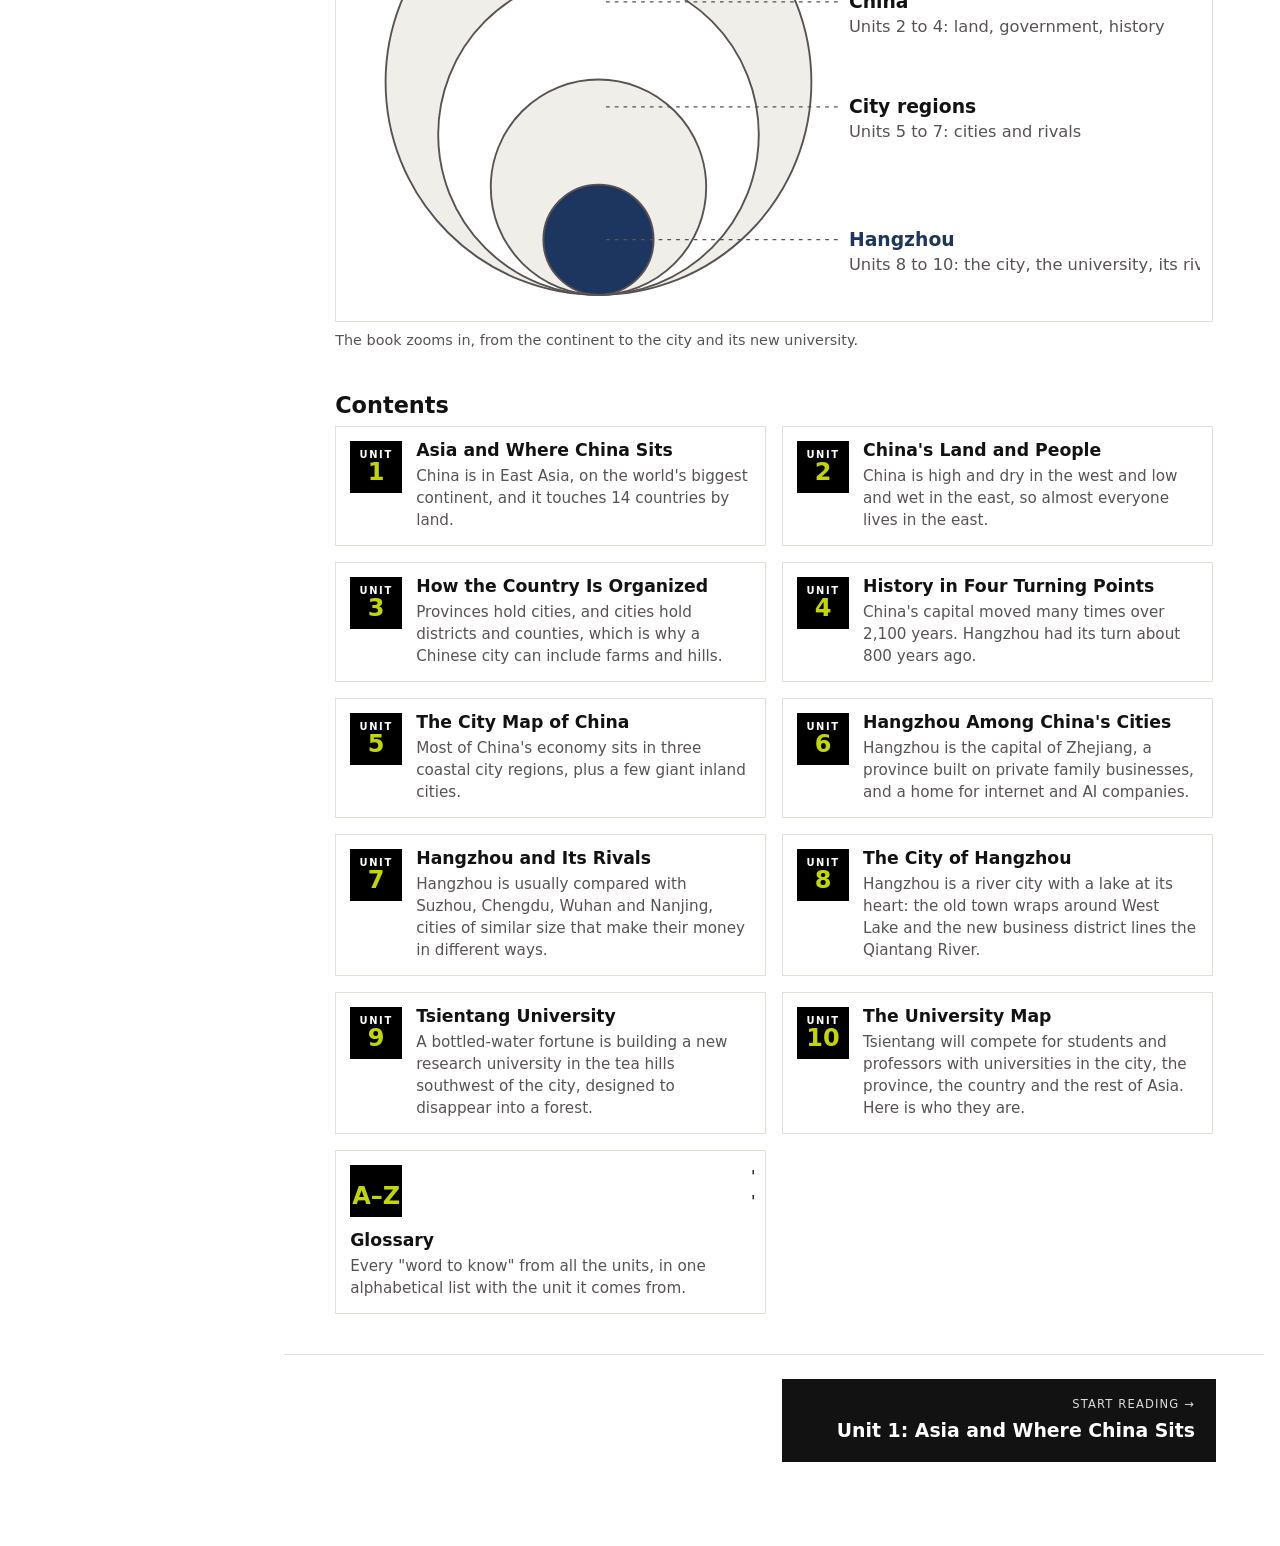
==== commit 3d5016f0: "Hangzhou in Context v2.1: university gallery, stacked tables on phones, yuan converted to USD/EUR/GB" ====
--- a/hangzhou/index.html
+++ b/hangzhou/index.html
@@ -1,7 +1,7 @@
 <!doctype html>
 <html lang="en"><head><meta charset="utf-8"><meta name="viewport" content="width=device-width, initial-scale=1, viewport-fit=cover"><title>Hangzhou in Context</title><meta name="claude:viewport-fit-sides" content="cover"><meta name="robots" content="noindex, nofollow"><link rel="stylesheet" href="style.css"></head><body>
 <header class="runhead"><div class="runhead-in"><button class="navtoggle" type="button" aria-expanded="false" aria-label="Show units and sections"><span aria-hidden="true">&#9776;</span> Units</button><a class="book" href="index.html">Hangzhou in Context</a><span class="where">A short course on Asia, China and Hangzhou</span><nav class="pager" aria-label="Previous and next"><a href="index.html">Contents</a><a href="unit1.html" aria-label="Next unit">Next &rarr;</a></nav></div></header>
-<div class="desk"><p class="stamp">Version 2.0 · 30 Oct 2026, 23:38 ET</p>
+<div class="desk"><p class="stamp">Version 2.1 · 03 Nov 2026, 14:28 ET</p>
 <div class="frame">
 <nav class="rail" aria-label="Units and sections"><p class="r-head">In this book</p><ol class="r-units"><li class="on"><a class="r-unit" href="index.html" aria-current="page"><b>&#9632;</b><span>Contents and how to use this book</span></a></li><li class=""><a class="r-unit" href="unit1.html"><b>1</b><span>Asia and Where China Sits</span></a></li><li class=""><a class="r-unit" href="unit2.html"><b>2</b><span>China&#x27;s Land and People</span></a></li><li class=""><a class="r-unit" href="unit3.html"><b>3</b><span>How the Country Is Organized</span></a></li><li class=""><a class="r-unit" href="unit4.html"><b>4</b><span>History in Four Turning Points</span></a></li><li class=""><a class="r-unit" href="unit5.html"><b>5</b><span>The City Map of China</span></a></li><li class=""><a class="r-unit" href="unit6.html"><b>6</b><span>Hangzhou Among China&#x27;s Cities</span></a></li><li class=""><a class="r-unit" href="unit7.html"><b>7</b><span>Hangzhou and Its Rivals</span></a></li><li class=""><a class="r-unit" href="unit8.html"><b>8</b><span>The City of Hangzhou</span></a></li><li class=""><a class="r-unit" href="unit9.html"><b>9</b><span>Tsientang University</span></a></li><li class=""><a class="r-unit" href="unit10.html"><b>10</b><span>The University Map</span></a></li><li class=""><a class="r-unit" href="glossary.html"><b>A&#8211;Z</b><span>Glossary: every "word to know"</span></a></li></ol></nav>
 <article class="sheet">
@@ -14,7 +14,7 @@
 <h2>How to use this book</h2>
 <p>Each unit is one page. Read them in order: the book starts with the whole continent and zooms in, one step at a time, until it reaches the streets of Hangzhou, the new university being built there, and the universities it will be measured against. Every unit opens with what you will learn and the words to know, and ends with a few questions to check yourself. Tap "Show answer" under a question to see the answer.</p>
 <p>Look for three kinds of boxes. <span class="term">Did you know?</span> boxes hold a surprising fact. <span class="term">Worked example</span> boxes walk through a calculation step by step. <span class="term">Look for it in Hangzhou</span> boxes point to something you can see in the city.</p>
-<p>Every number comes from a source listed at the bottom of its unit. Figures are for the end of 2025 unless a unit says otherwise.</p>
+<p>Every number comes from a source listed at the bottom of its unit. Figures are for the end of 2025 unless a unit says otherwise. Money is given in yuan, China's currency, with US dollars, euros and pounds in parentheses, converted at the rates of 3 November 2026 (one dollar = 6.67 yuan, one euro = 7.45 yuan, one pound = 8.93 yuan), whatever the year of the figure.</p>
 </div>
 <aside class="margin">
 <div class="box hz"><span class="label">Where you are</span><p>Hangzhou, capital of Zhejiang province, about 45 minutes by fast train southwest of Shanghai.</p></div>
--- a/hangzhou/style.css
+++ b/hangzhou/style.css
@@ -173,7 +173,7 @@
 .tablewrap { overflow-x: auto; margin: 14px 0 18px; border: 1px solid var(--rule); border-radius: 6px; }
 table { border-collapse: collapse; width: 100%; font-family: var(--sans); font-size: .95rem; }
 th, td { text-align: left; padding: 8px 12px; border-bottom: 1px solid var(--rule); vertical-align: top; }
-th { background: var(--celadon-tint); color: var(--ink); font-weight: 800; white-space: nowrap; }
+th { background: var(--celadon-tint); color: var(--ink); font-weight: 800; }
 tr:last-child td { border-bottom: 0; }
 td.num, th.num { text-align: right; font-variant-numeric: tabular-nums; }
 table.sortable th { cursor: pointer; user-select: none; }
@@ -422,3 +422,33 @@
 /* Dense tables (v2.0) */
 table.compact { font-size: .86rem; }
 table.compact th, table.compact td { padding: 6px 8px; }
+
+/* Tables as stacked cards on narrow screens (v2.1): no sideways scrolling */
+@media (max-width: 760px) {
+  .tablewrap { overflow: visible; border: 0; margin: 10px 0 18px; }
+  .tablewrap.scrolls::before { display: none; }
+  table.stack, table.stack thead, table.stack tbody { display: block; width: 100%; }
+  table.stack thead tr { display: flex; flex-wrap: wrap; gap: 6px; margin: 0 0 10px; }
+  table.stack thead th { display: inline-block; border: 1px solid var(--rule); background: var(--panel); padding: 5px 9px; font-size: .72rem; font-weight: 700; text-transform: uppercase; letter-spacing: .06em; white-space: nowrap; text-align: left; }
+  table.stack:not(.sortable) thead { display: none; }
+  table.stack.sortable thead tr::before { content: "Sort by"; font-family: var(--sans); font-size: .72rem; color: var(--ink-2); text-transform: uppercase; letter-spacing: .06em; padding: 5px 0; }
+  table.stack tbody tr { display: block; border: 1px solid var(--rule); border-top: 2px solid var(--ink); padding: 6px 12px 8px; margin: 0 0 10px; }
+  table.stack tbody tr.hz { background: var(--panel); }
+  table.stack tbody td { display: block; border: 0; padding: 5px 0; text-align: left; background: transparent; }
+  table.stack tbody td::before { content: attr(data-label); display: block; font-size: .7rem; color: var(--ink-2); text-transform: uppercase; letter-spacing: .06em; margin-bottom: 1px; }
+  table.stack tbody td.num { display: flex; justify-content: space-between; align-items: baseline; gap: 14px; text-align: right; }
+  table.stack tbody td.num::before { margin: 0; flex: 0 0 44%; text-align: left; padding-top: 2px; }
+  table.stack tbody td:first-child { display: block; text-align: left; font-weight: 700; border-bottom: 1px solid var(--rule); padding: 2px 0 6px; margin-bottom: 4px; }
+  table.stack tbody td:first-child::before { display: none; }
+  table.compact { font-size: .95rem; }
+}
+
+/* Photo gallery grid (v2.1): one picture per named place */
+.gallery { display: grid; grid-template-columns: repeat(auto-fill, minmax(190px, 1fr)); gap: 14px 16px; margin: 14px 0 22px; }
+.gallery figure.gfig { margin: 0; }
+.gallery figure.gfig img { width: 100%; aspect-ratio: 3 / 2; object-fit: cover; display: block; background: var(--rule); }
+.gallery figcaption { font-family: var(--sans); font-size: .82rem; line-height: 1.3; color: var(--ink); margin-top: 6px; }
+.gallery figcaption .credit { display: block; font-size: .68rem; color: var(--ink-2); margin-top: 2px; }
+@media (max-width: 560px) { .gallery { grid-template-columns: repeat(2, minmax(0, 1fr)); gap: 12px 10px; } }
+.sec.wide { grid-template-columns: minmax(0, 1fr); }
+.sec.wide > .main { max-width: none; }
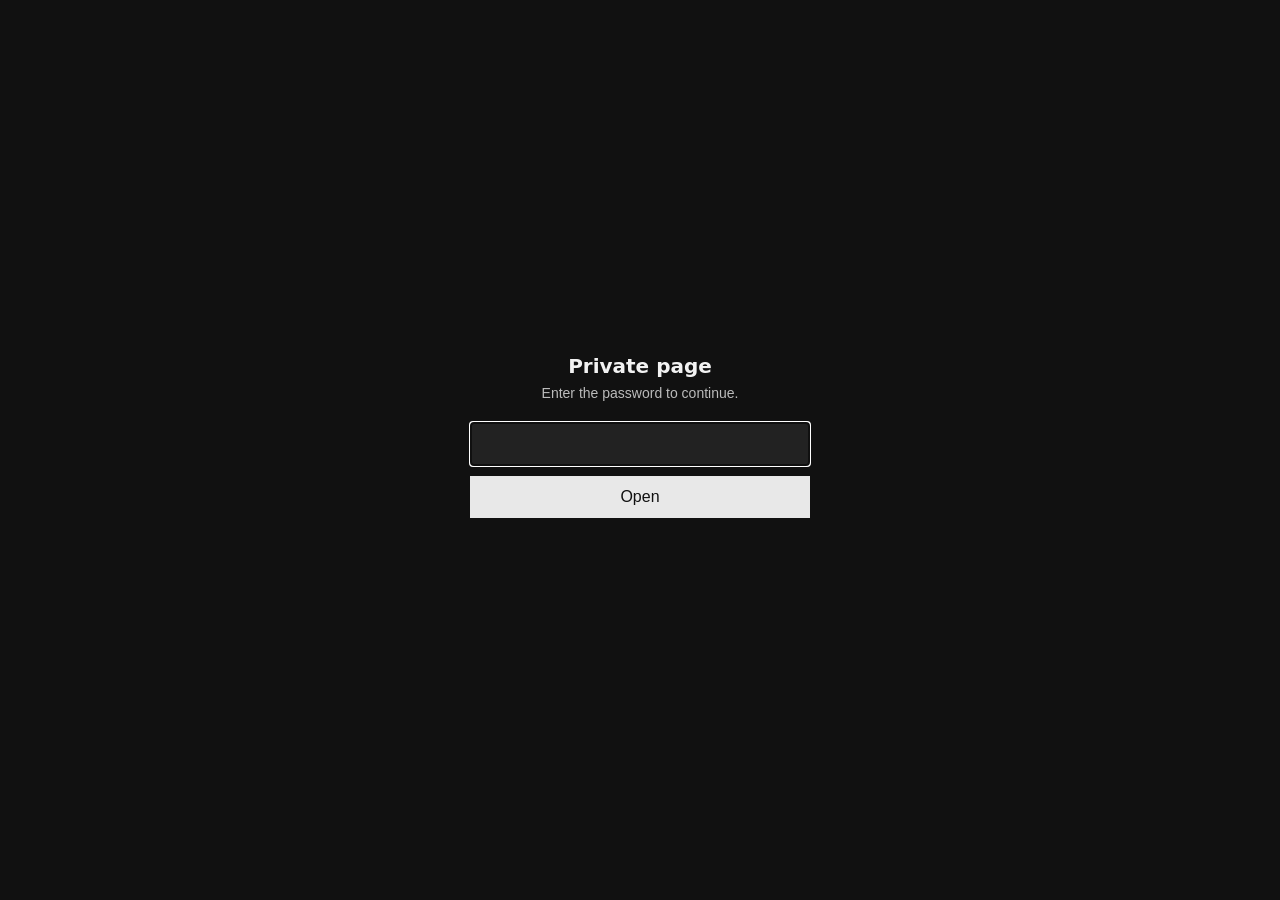
==== commit e24d95f5: "Hangzhou book: add password splash page Co-Authored-By: Claude Opus 5.5 <noreply@anthropic.com> Clau" ====
--- a/hangzhou/index.html
+++ b/hangzhou/index.html
@@ -1,5 +1,7 @@
 <!doctype html>
-<html lang="en"><head><meta charset="utf-8"><meta name="viewport" content="width=device-width, initial-scale=1, viewport-fit=cover"><title>Hangzhou in Context</title><meta name="claude:viewport-fit-sides" content="cover"><meta name="robots" content="noindex, nofollow"><link rel="stylesheet" href="style.css"></head><body>
+<html lang="en"><head><meta charset="utf-8"><!-- access-gate v1 261104: simple password splash; not real security, the page source stays public -->
+<style id="gate-css">html.gate-locked body>*:not(#gate){display:none!important}#gate{position:fixed;inset:0;display:flex;align-items:center;justify-content:center;background:#111;color:#f2f2f2;font:16px/1.4 -apple-system,BlinkMacSystemFont,"Segoe UI",Helvetica,Arial,sans-serif;z-index:2147483647;padding:16px}#gate form{width:100%;max-width:340px;text-align:center}#gate h1{font-size:20px;font-weight:600;margin:0 0 6px}#gate p{margin:0 0 18px;color:#bbb;font-size:14px}#gate input{width:100%;box-sizing:border-box;padding:12px;font-size:16px;border:1px solid #555;border-radius:6px;background:#222;color:#fff;margin-bottom:10px}#gate button{width:100%;padding:12px;font-size:16px;border:0;border-radius:6px;background:#e8e8e8;color:#111;cursor:pointer}#gate .err{color:#ff9b8a;min-height:1.4em;margin:8px 0 0;font-size:14px}</style>
+<script>(function(){var K="bhl-gate",V="bhlighting",d=document.documentElement;function ok(){try{if(localStorage.getItem(K)==="1")return true}catch(e){}try{if(sessionStorage.getItem(K)==="1")return true}catch(e){}return false}if(ok())return;d.classList.add("gate-locked");function build(){if(document.getElementById("gate"))return;var g=document.createElement("div");g.id="gate";g.innerHTML='<form autocomplete="off"><h1>Private page</h1><p>Enter the password to continue.</p><input type="password" aria-label="Password" autofocus><button type="submit">Open</button><div class="err" role="alert"></div></form>';document.body.appendChild(g);var f=g.querySelector("form"),i=g.querySelector("input"),e=g.querySelector(".err");i.focus();f.addEventListener("submit",function(ev){ev.preventDefault();if(i.value.trim().toLowerCase()===V){try{localStorage.setItem(K,"1")}catch(x){}try{sessionStorage.setItem(K,"1")}catch(x){}d.classList.remove("gate-locked");g.remove()}else{e.textContent="That password is not right.";i.select()}})}if(document.body)build();else document.addEventListener("DOMContentLoaded",build)})();</script><meta name="viewport" content="width=device-width, initial-scale=1, viewport-fit=cover"><title>Hangzhou in Context</title><meta name="claude:viewport-fit-sides" content="cover"><meta name="robots" content="noindex, nofollow"><link rel="stylesheet" href="style.css"></head><body>
 <header class="runhead"><div class="runhead-in"><button class="navtoggle" type="button" aria-expanded="false" aria-label="Show units and sections"><span aria-hidden="true">&#9776;</span> Units</button><a class="book" href="index.html">Hangzhou in Context</a><span class="where">A short course on Asia, China and Hangzhou</span><nav class="pager" aria-label="Previous and next"><a href="index.html">Contents</a><a href="unit1.html" aria-label="Next unit">Next &rarr;</a></nav></div></header>
 <div class="desk"><p class="stamp">Version 2.1 · 03 Nov 2026, 14:28 ET</p>
 <div class="frame">
